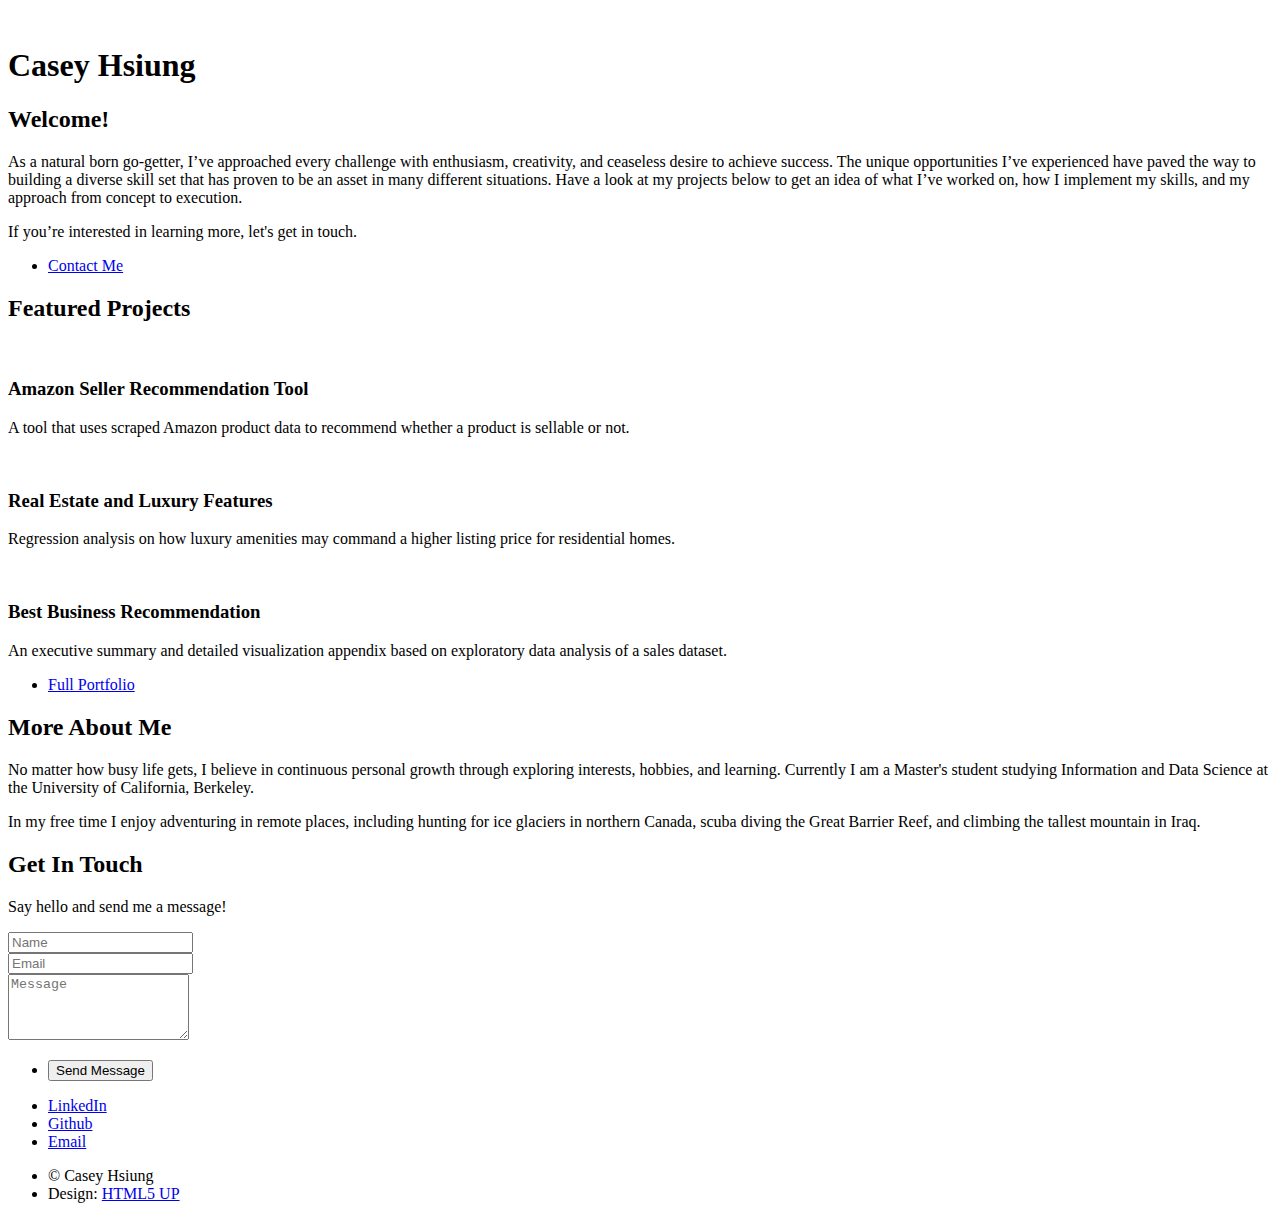
==== Website/index.html @ eea96589 "updates" ====
<!DOCTYPE HTML>
<!--
	Strata by HTML5 UP
	html5up.net | @ajlkn
	Free for personal and commercial use under the CCA 3.0 license (html5up.net/license)
-->
<html>
	<head>
		<title>Casey Hsiung's Portfolio</title>
		<meta charset="utf-8" />
		<meta name="viewport" content="width=device-width, initial-scale=1, user-scalable=no" />
		<link rel="stylesheet" href="assets/css/main.css" />
	</head>
	<body class="is-preload">

		<!-- Header -->
			<header id="header">
				<div class="inner">
					<a href="#" class="image avatar"><img src="images/IMG_3138.jpeg" alt="" /></a>
					<h1><strong>Casey Hsiung</strong></h1>
				</div>
			</header>

		<!-- Main -->
			<div id="main">

				<!-- One -->
					<section id="one">
						<header class="major">
							<h2>Welcome!</h2>
						</header>
						<p>As a natural born go-getter, I’ve approached every challenge with enthusiasm, creativity, and ceaseless desire to achieve success. The unique opportunities I’ve experienced have paved the way to building a diverse skill set that has proven to be an asset in many different situations. Have a look at my projects below to get an idea of what I’ve worked on, how I implement my skills, and my approach from concept to execution. </p>
							<p>If you’re interested in learning more, let's get in touch.
						</p>
						<ul class="actions">
							<li><a href="#four" class="button scrolly">Contact Me</a></li>
						</ul>
					</section>

				<!-- Two -->
					<section id="two">
						<h2>Featured Projects</h2>
						<div class="row">
							<article class="col-6 col-12-xsmall work-item">
								<a href="https://github.com/hsiungc/amazon_recommendation_tool" target="_blank" class="image fit thumb"><img src="images/thumbs/amaz_tool.png" alt="" /></a>
								<h3>Amazon Seller Recommendation Tool</h3>
								<p>A tool that uses scraped Amazon product data to recommend whether a product is sellable or not.</p>
							</article>
							<article class="col-6 col-12-xsmall work-item">
								<a href="https://github.com/hsiungc/real_estate_regression" target="_blank" class="image fit thumb"><img src="images/thumbs/real_estate_feat.png" alt="" /></a>
								<h3>Real Estate and Luxury Features</h3>
								<p>Regression analysis on how luxury amenities may command a higher listing price for residential homes.</p>
							</article>
							<article class="col-6 col-12-xsmall work-item">
								<a href="https://github.com/hsiungc/best_business_recommendation" target="_blank" class="image fit thumb"><img src="images/thumbs/best_rec.png" alt="" /></a>
								<h3>Best Business Recommendation</h3>
								<p>An executive summary and detailed visualization appendix based on exploratory data analysis of a sales dataset.</p>
							</article>
						</div>
						<ul class="actions">
							<li><a href="https://github.com/hsiungc" target="_blank" class="button">Full Portfolio</a></li>
						</ul>
					</section>

				<!-- Three -->
					<section id="three">
						<h2>More About Me</h2>
						<p>No matter how busy life gets, I believe in continuous personal growth through exploring interests, hobbies, and learning.
						Currently I am a Master's student studying Information and Data Science at the University of California, Berkeley.</p>
						<p>In my free time I enjoy adventuring in remote places, including hunting for ice glaciers in northern Canada, scuba diving the Great Barrier Reef, and climbing the tallest mountain in Iraq.<br />
						</p>
					</section>

				<!-- Four -->
					<section id="four">
						<h2>Get In Touch</h2>
						<p>Say hello and send me a message!</p>
						<div class="row">
							<div class="col-20 col-12-small">
								<form action="https://getform.io/f/b7a82bd8-c29d-41dc-8c23-ffd5bcb1b366" method="POST">
									<div class="row gtr-uniform gtr-50">
										<div class="col-6 col-12-xsmall"><input type="text" name="name" id="name" placeholder="Name" /></div>
										<div class="col-6 col-12-xsmall"><input type="email" name="email" id="email" placeholder="Email" /></div>
										<div class="col-12"><textarea name="message" id="message" placeholder="Message" rows="4"></textarea></div>
									</div>
								</form>
								<ul class="actions">
									<li><input type="submit" value="Send Message" /></li>
								</ul>
							</div>
						</div>
					</section>

			</div>

		<!-- Footer -->
			<footer id="footer">
				<div class="inner">
					<ul class="icons">
						<li><a href="https://www.linkedin.com/in/caseyhsiung/" class="icon brands fa-linkedin"><span class="label">LinkedIn</span></a></li>
						<li><a href="https://github.com/hsiungc/caseyhsiung.github.io" class="icon brands fa-github"><span class="label">Github</span></a></li>
						<li><a href="#four" class="icon solid fa-envelope"><span class="label">Email</span></a></li>
					</ul>
					<ul class="copyright">
						<li>&copy; Casey Hsiung</li><li>Design: <a href="http://html5up.net">HTML5 UP</a></li>
					</ul>
				</div>
			</footer>

		<!-- Scripts -->
			<script src="assets/js/jquery.min.js"></script>
			<script src="assets/js/browser.min.js"></script>
			<script src="assets/js/breakpoints.min.js"></script>
			<script src="assets/js/util.js"></script>
			<script src="assets/js/main.js"></script>

	</body>
</html>
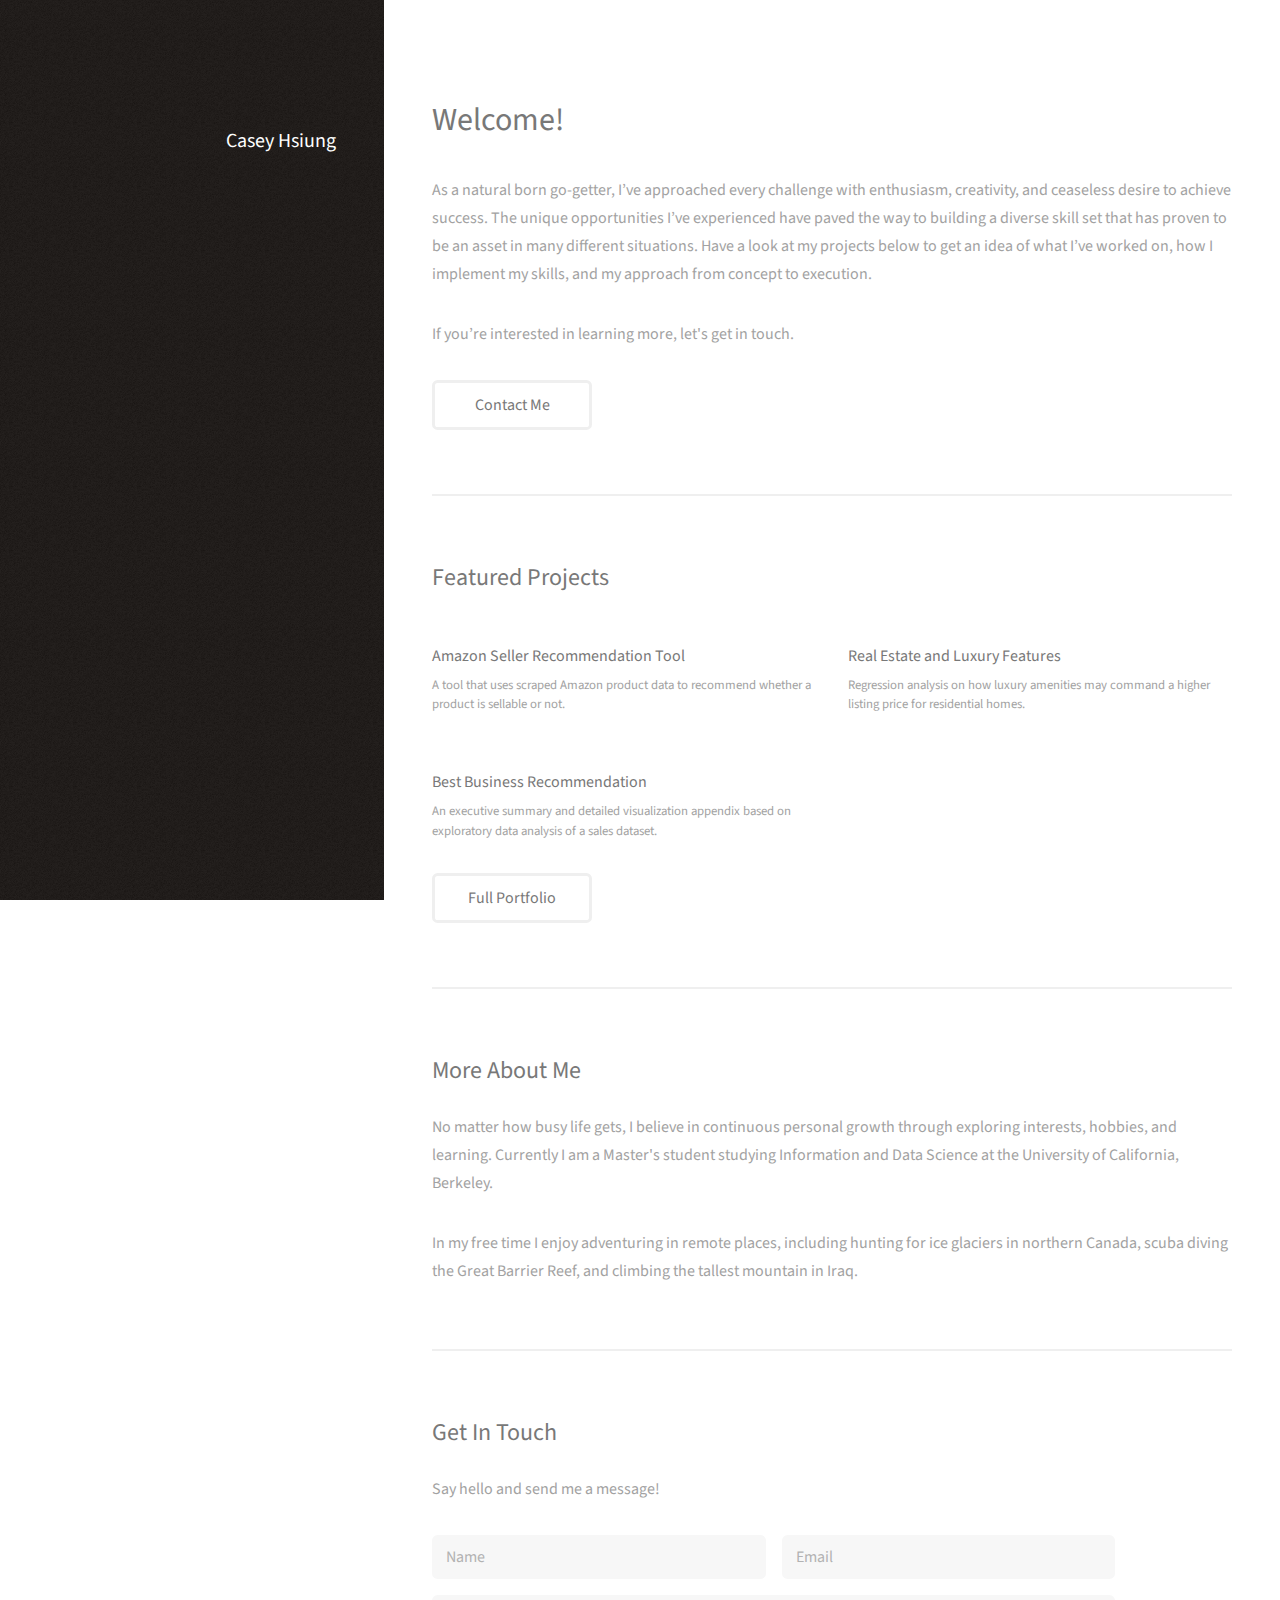
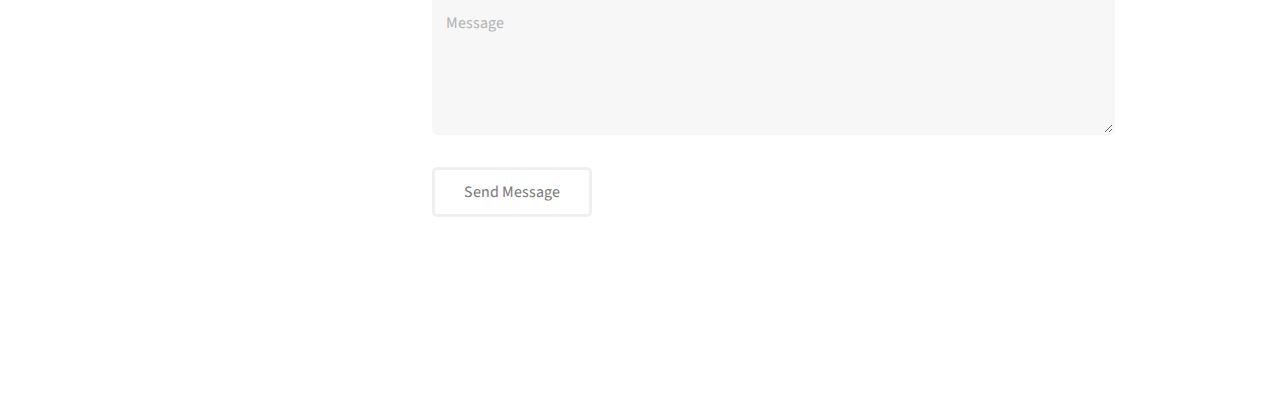
==== commit f20483cd: "more updates" ====
--- a/Website/index.html
+++ b/Website/index.html
@@ -77,10 +77,10 @@
 						<p>Say hello and send me a message!</p>
 						<div class="row">
 							<div class="col-20 col-12-small">
-								<form action="https://getform.io/f/b7a82bd8-c29d-41dc-8c23-ffd5bcb1b366" method="POST">
+								<form action="https://getform.io/f/b7a82bd8-c29d-41dc-8c23-ffd5bcb1b366" method="POST" target="_blank">
 									<div class="row gtr-uniform gtr-50">
-										<div class="col-6 col-12-xsmall"><input type="text" name="name" id="name" placeholder="Name" /></div>
-										<div class="col-6 col-12-xsmall"><input type="email" name="email" id="email" placeholder="Email" /></div>
+										<div class="col-6 col-12-xsmall"><input type="text" name="name" id="name" placeholder="Name"/></div>
+										<div class="col-6 col-12-xsmall"><input type="email" name="email" id="email" placeholder="Email"/></div>
 										<div class="col-12"><textarea name="message" id="message" placeholder="Message" rows="4"></textarea></div>
 									</div>
 								</form>
--- a/Website/assets/css/main.css
+++ b/Website/assets/css/main.css
@@ -0,0 +1,3221 @@
+@import url("fontawesome-all.min.css");
+@import url("https://fonts.googleapis.com/css?family=Source+Sans+Pro:400,400italic");
+
+/*
+	Strata by HTML5 UP
+	html5up.net | @ajlkn
+	Free for personal and commercial use under the CCA 3.0 license (html5up.net/license)
+*/
+
+html, body, div, span, applet, object,
+iframe, h1, h2, h3, h4, h5, h6, p, blockquote,
+pre, a, abbr, acronym, address, big, cite,
+code, del, dfn, em, img, ins, kbd, q, s, samp,
+small, strike, strong, sub, sup, tt, var, b,
+u, i, center, dl, dt, dd, ol, ul, li, fieldset,
+form, label, legend, table, caption, tbody,
+tfoot, thead, tr, th, td, article, aside,
+canvas, details, embed, figure, figcaption,
+footer, header, hgroup, menu, nav, output, ruby,
+section, summary, time, mark, audio, video {
+	margin: 0;
+	padding: 0;
+	border: 0;
+	font-size: 100%;
+	font: inherit;
+	vertical-align: baseline;}
+
+article, aside, details, figcaption, figure,
+footer, header, hgroup, menu, nav, section {
+	display: block;}
+
+body {
+	line-height: 1;
+}
+
+ol, ul {
+	list-style: none;
+}
+
+blockquote, q {
+	quotes: none;
+}
+
+	blockquote:before, blockquote:after, q:before, q:after {
+		content: '';
+		content: none;
+	}
+
+table {
+	border-collapse: collapse;
+	border-spacing: 0;
+}
+
+body {
+	-webkit-text-size-adjust: none;
+}
+
+mark {
+	background-color: transparent;
+	color: inherit;
+}
+
+input::-moz-focus-inner {
+	border: 0;
+	padding: 0;
+}
+
+input, select, textarea {
+	-moz-appearance: none;
+	-webkit-appearance: none;
+	-ms-appearance: none;
+	appearance: none;
+}
+
+/* Basic */
+
+	html {
+		box-sizing: border-box;
+	}
+
+	*, *:before, *:after {
+		box-sizing: inherit;
+	}
+
+	body {
+		background: #fff;
+	}
+
+		body.is-preload *, body.is-preload *:before, body.is-preload *:after {
+			-moz-animation: none !important;
+			-webkit-animation: none !important;
+			-ms-animation: none !important;
+			animation: none !important;
+			-moz-transition: none !important;
+			-webkit-transition: none !important;
+			-ms-transition: none !important;
+			transition: none !important;
+		}
+
+	body, input, select, textarea {
+		color: #a2a2a2;
+		font-family: "Source Sans Pro", Helvetica, sans-serif;
+		font-size: 16pt;
+		font-weight: 400;
+		line-height: 1.75em;
+	}
+
+	a {
+		-moz-transition: color 0.2s ease-in-out, border-color 0.2s ease-in-out;
+		-webkit-transition: color 0.2s ease-in-out, border-color 0.2s ease-in-out;
+		-ms-transition: color 0.2s ease-in-out, border-color 0.2s ease-in-out;
+		transition: color 0.2s ease-in-out, border-color 0.2s ease-in-out;
+		border-bottom: dotted 1px;
+		color: #49bf9d;
+		text-decoration: none;
+	}
+
+		a:hover {
+			border-bottom-color: transparent;
+			color: #49bf9d !important;
+			text-decoration: none;
+		}
+
+	strong, b {
+		color: #787878;
+		font-weight: 400;
+	}
+
+	em, i {
+		font-style: italic;
+	}
+
+	p {
+		margin: 0 0 2em 0;
+	}
+
+	h1, h2, h3, h4, h5, h6 {
+		color: #787878;
+		font-weight: 400;
+		line-height: 1em;
+		margin: 0 0 1em 0;
+	}
+
+		h1 a, h2 a, h3 a, h4 a, h5 a, h6 a {
+			color: inherit;
+			text-decoration: none;
+		}
+
+	h1 {
+		font-size: 2em;
+		line-height: 1.5em;
+	}
+
+	h2 {
+		font-size: 1.5em;
+		line-height: 1.5em;
+	}
+
+	h3 {
+		font-size: 1.25em;
+		line-height: 1.5em;
+	}
+
+	h4 {
+		font-size: 1.1em;
+		line-height: 1.5em;
+	}
+
+	h5 {
+		font-size: 0.9em;
+		line-height: 1.5em;
+	}
+
+	h6 {
+		font-size: 0.7em;
+		line-height: 1.5em;
+	}
+
+	sub {
+		font-size: 0.8em;
+		position: relative;
+		top: 0.5em;
+	}
+
+	sup {
+		font-size: 0.8em;
+		position: relative;
+		top: -0.5em;
+	}
+
+	hr {
+		border: 0;
+		border-bottom: solid 2px #efefef;
+		margin: 2em 0;
+	}
+
+		hr.major {
+			margin: 3em 0;
+		}
+
+	blockquote {
+		border-left: solid 6px #efefef;
+		font-style: italic;
+		margin: 0 0 2em 0;
+		padding: 0.5em 0 0.5em 1.5em;
+	}
+
+	code {
+		background: #f7f7f7;
+		border-radius: 0.35em;
+		border: solid 2px #efefef;
+		font-family: "Courier New", monospace;
+		font-size: 0.9em;
+		margin: 0 0.25em;
+		padding: 0.25em 0.65em;
+	}
+
+	pre {
+		-webkit-overflow-scrolling: touch;
+		font-family: "Courier New", monospace;
+		font-size: 0.9em;
+		margin: 0 0 2em 0;
+	}
+
+		pre code {
+			display: block;
+			line-height: 1.75em;
+			padding: 1em 1.5em;
+			overflow-x: auto;
+		}
+
+	.align-left {
+		text-align: left;
+	}
+
+	.align-center {
+		text-align: center;
+	}
+
+	.align-right {
+		text-align: right;
+	}
+
+/* Container */
+
+	.container {
+		margin: 0 auto;
+		max-width: calc(100% - 4em);
+		width: 100%;
+	}
+
+		.container.xsmall {
+			width: 25%;
+		}
+
+		.container.small {
+			width: 50%;
+		}
+
+		.container.medium {
+			width: 75%;
+		}
+
+		.container.large {
+			width: 125%;
+		}
+
+		.container.xlarge {
+			width: 150%;
+		}
+
+		.container.max {
+			width: 100%;
+		}
+
+		@media screen and (max-width: 980px) {
+
+			.container {
+				width: 100% !important;
+				max-width: 100% !important;
+			}
+
+		}
+
+		@media screen and (max-width: 480px) {
+
+			.container {
+				max-width: calc(100% - 3em);
+			}
+
+		}
+
+/* Row */
+
+	.row {
+		display: flex;
+		flex-wrap: wrap;
+		box-sizing: border-box;
+		align-items: stretch;
+	}
+
+		.row > * {
+			box-sizing: border-box;
+		}
+
+		.row.gtr-uniform > * > :last-child {
+			margin-bottom: 0;
+		}
+
+		.row.aln-left {
+			justify-content: flex-start;
+		}
+
+		.row.aln-center {
+			justify-content: center;
+		}
+
+		.row.aln-right {
+			justify-content: flex-end;
+		}
+
+		.row.aln-top {
+			align-items: flex-start;
+		}
+
+		.row.aln-middle {
+			align-items: center;
+		}
+
+		.row.aln-bottom {
+			align-items: flex-end;
+		}
+
+		.row > .imp {
+			order: -1;
+		}
+
+		.row > .col-1 {
+			width: 8.33333%;
+		}
+
+		.row > .off-1 {
+			margin-left: 8.33333%;
+		}
+
+		.row > .col-2 {
+			width: 16.66667%;
+		}
+
+		.row > .off-2 {
+			margin-left: 16.66667%;
+		}
+
+		.row > .col-3 {
+			width: 25%;
+		}
+
+		.row > .off-3 {
+			margin-left: 25%;
+		}
+
+		.row > .col-4 {
+			width: 33.33333%;
+		}
+
+		.row > .off-4 {
+			margin-left: 33.33333%;
+		}
+
+		.row > .col-5 {
+			width: 41.66667%;
+		}
+
+		.row > .off-5 {
+			margin-left: 41.66667%;
+		}
+
+		.row > .col-6 {
+			width: 50%;
+		}
+
+		.row > .off-6 {
+			margin-left: 50%;
+		}
+
+		.row > .col-7 {
+			width: 58.33333%;
+		}
+
+		.row > .off-7 {
+			margin-left: 58.33333%;
+		}
+
+		.row > .col-8 {
+			width: 66.66667%;
+		}
+
+		.row > .off-8 {
+			margin-left: 66.66667%;
+		}
+
+		.row > .col-9 {
+			width: 75%;
+		}
+
+		.row > .off-9 {
+			margin-left: 75%;
+		}
+
+		.row > .col-10 {
+			width: 83.33333%;
+		}
+
+		.row > .off-10 {
+			margin-left: 83.33333%;
+		}
+
+		.row > .col-11 {
+			width: 91.66667%;
+		}
+
+		.row > .off-11 {
+			margin-left: 91.66667%;
+		}
+
+		.row > .col-12 {
+			width: 100%;
+		}
+
+		.row > .off-12 {
+			margin-left: 100%;
+		}
+
+		.row.gtr-0 {
+			margin-top: 0;
+			margin-left: 0em;
+		}
+
+			.row.gtr-0 > * {
+				padding: 0 0 0 0em;
+			}
+
+			.row.gtr-0.gtr-uniform {
+				margin-top: 0em;
+			}
+
+				.row.gtr-0.gtr-uniform > * {
+					padding-top: 0em;
+				}
+
+		.row.gtr-25 {
+			margin-top: 0;
+			margin-left: -0.625em;
+		}
+
+			.row.gtr-25 > * {
+				padding: 0 0 0 0.625em;
+			}
+
+			.row.gtr-25.gtr-uniform {
+				margin-top: -0.625em;
+			}
+
+				.row.gtr-25.gtr-uniform > * {
+					padding-top: 0.625em;
+				}
+
+		.row.gtr-50 {
+			margin-top: 0;
+			margin-left: -1.25em;
+		}
+
+			.row.gtr-50 > * {
+				padding: 0 0 0 1.25em;
+			}
+
+			.row.gtr-50.gtr-uniform {
+				margin-top: -1.25em;
+			}
+
+				.row.gtr-50.gtr-uniform > * {
+					padding-top: 1.25em;
+				}
+
+		.row {
+			margin-top: 0;
+			margin-left: -2.5em;
+		}
+
+			.row > * {
+				padding: 0 0 0 2.5em;
+			}
+
+			.row.gtr-uniform {
+				margin-top: -2.5em;
+			}
+
+				.row.gtr-uniform > * {
+					padding-top: 2.5em;
+				}
+
+		.row.gtr-150 {
+			margin-top: 0;
+			margin-left: -3.75em;
+		}
+
+			.row.gtr-150 > * {
+				padding: 0 0 0 3.75em;
+			}
+
+			.row.gtr-150.gtr-uniform {
+				margin-top: -3.75em;
+			}
+
+				.row.gtr-150.gtr-uniform > * {
+					padding-top: 3.75em;
+				}
+
+		.row.gtr-200 {
+			margin-top: 0;
+			margin-left: -5em;
+		}
+
+			.row.gtr-200 > * {
+				padding: 0 0 0 5em;
+			}
+
+			.row.gtr-200.gtr-uniform {
+				margin-top: -5em;
+			}
+
+				.row.gtr-200.gtr-uniform > * {
+					padding-top: 5em;
+				}
+
+		@media screen and (max-width: 1800px) {
+
+			.row {
+				display: flex;
+				flex-wrap: wrap;
+				box-sizing: border-box;
+				align-items: stretch;
+			}
+
+				.row > * {
+					box-sizing: border-box;
+				}
+
+				.row.gtr-uniform > * > :last-child {
+					margin-bottom: 0;
+				}
+
+				.row.aln-left {
+					justify-content: flex-start;
+				}
+
+				.row.aln-center {
+					justify-content: center;
+				}
+
+				.row.aln-right {
+					justify-content: flex-end;
+				}
+
+				.row.aln-top {
+					align-items: flex-start;
+				}
+
+				.row.aln-middle {
+					align-items: center;
+				}
+
+				.row.aln-bottom {
+					align-items: flex-end;
+				}
+
+				.row > .imp-xlarge {
+					order: -1;
+				}
+
+				.row > .col-1-xlarge {
+					width: 8.33333%;
+				}
+
+				.row > .off-1-xlarge {
+					margin-left: 8.33333%;
+				}
+
+				.row > .col-2-xlarge {
+					width: 16.66667%;
+				}
+
+				.row > .off-2-xlarge {
+					margin-left: 16.66667%;
+				}
+
+				.row > .col-3-xlarge {
+					width: 25%;
+				}
+
+				.row > .off-3-xlarge {
+					margin-left: 25%;
+				}
+
+				.row > .col-4-xlarge {
+					width: 33.33333%;
+				}
+
+				.row > .off-4-xlarge {
+					margin-left: 33.33333%;
+				}
+
+				.row > .col-5-xlarge {
+					width: 41.66667%;
+				}
+
+				.row > .off-5-xlarge {
+					margin-left: 41.66667%;
+				}
+
+				.row > .col-6-xlarge {
+					width: 50%;
+				}
+
+				.row > .off-6-xlarge {
+					margin-left: 50%;
+				}
+
+				.row > .col-7-xlarge {
+					width: 58.33333%;
+				}
+
+				.row > .off-7-xlarge {
+					margin-left: 58.33333%;
+				}
+
+				.row > .col-8-xlarge {
+					width: 66.66667%;
+				}
+
+				.row > .off-8-xlarge {
+					margin-left: 66.66667%;
+				}
+
+				.row > .col-9-xlarge {
+					width: 75%;
+				}
+
+				.row > .off-9-xlarge {
+					margin-left: 75%;
+				}
+
+				.row > .col-10-xlarge {
+					width: 83.33333%;
+				}
+
+				.row > .off-10-xlarge {
+					margin-left: 83.33333%;
+				}
+
+				.row > .col-11-xlarge {
+					width: 91.66667%;
+				}
+
+				.row > .off-11-xlarge {
+					margin-left: 91.66667%;
+				}
+
+				.row > .col-12-xlarge {
+					width: 100%;
+				}
+
+				.row > .off-12-xlarge {
+					margin-left: 100%;
+				}
+
+				.row.gtr-0 {
+					margin-top: 0;
+					margin-left: 0em;
+				}
+
+					.row.gtr-0 > * {
+						padding: 0 0 0 0em;
+					}
+
+					.row.gtr-0.gtr-uniform {
+						margin-top: 0em;
+					}
+
+						.row.gtr-0.gtr-uniform > * {
+							padding-top: 0em;
+						}
+
+				.row.gtr-25 {
+					margin-top: 0;
+					margin-left: -0.625em;
+				}
+
+					.row.gtr-25 > * {
+						padding: 0 0 0 0.625em;
+					}
+
+					.row.gtr-25.gtr-uniform {
+						margin-top: -0.625em;
+					}
+
+						.row.gtr-25.gtr-uniform > * {
+							padding-top: 0.625em;
+						}
+
+				.row.gtr-50 {
+					margin-top: 0;
+					margin-left: -1.25em;
+				}
+
+					.row.gtr-50 > * {
+						padding: 0 0 0 1.25em;
+					}
+
+					.row.gtr-50.gtr-uniform {
+						margin-top: -1.25em;
+					}
+
+						.row.gtr-50.gtr-uniform > * {
+							padding-top: 1.25em;
+						}
+
+				.row {
+					margin-top: 0;
+					margin-left: -2.5em;
+				}
+
+					.row > * {
+						padding: 0 0 0 2.5em;
+					}
+
+					.row.gtr-uniform {
+						margin-top: -2.5em;
+					}
+
+						.row.gtr-uniform > * {
+							padding-top: 2.5em;
+						}
+
+				.row.gtr-150 {
+					margin-top: 0;
+					margin-left: -3.75em;
+				}
+
+					.row.gtr-150 > * {
+						padding: 0 0 0 3.75em;
+					}
+
+					.row.gtr-150.gtr-uniform {
+						margin-top: -3.75em;
+					}
+
+						.row.gtr-150.gtr-uniform > * {
+							padding-top: 3.75em;
+						}
+
+				.row.gtr-200 {
+					margin-top: 0;
+					margin-left: -5em;
+				}
+
+					.row.gtr-200 > * {
+						padding: 0 0 0 5em;
+					}
+
+					.row.gtr-200.gtr-uniform {
+						margin-top: -5em;
+					}
+
+						.row.gtr-200.gtr-uniform > * {
+							padding-top: 5em;
+						}
+
+		}
+
+		@media screen and (max-width: 1280px) {
+
+			.row {
+				display: flex;
+				flex-wrap: wrap;
+				box-sizing: border-box;
+				align-items: stretch;
+			}
+
+				.row > * {
+					box-sizing: border-box;
+				}
+
+				.row.gtr-uniform > * > :last-child {
+					margin-bottom: 0;
+				}
+
+				.row.aln-left {
+					justify-content: flex-start;
+				}
+
+				.row.aln-center {
+					justify-content: center;
+				}
+
+				.row.aln-right {
+					justify-content: flex-end;
+				}
+
+				.row.aln-top {
+					align-items: flex-start;
+				}
+
+				.row.aln-middle {
+					align-items: center;
+				}
+
+				.row.aln-bottom {
+					align-items: flex-end;
+				}
+
+				.row > .imp-large {
+					order: -1;
+				}
+
+				.row > .col-1-large {
+					width: 8.33333%;
+				}
+
+				.row > .off-1-large {
+					margin-left: 8.33333%;
+				}
+
+				.row > .col-2-large {
+					width: 16.66667%;
+				}
+
+				.row > .off-2-large {
+					margin-left: 16.66667%;
+				}
+
+				.row > .col-3-large {
+					width: 25%;
+				}
+
+				.row > .off-3-large {
+					margin-left: 25%;
+				}
+
+				.row > .col-4-large {
+					width: 33.33333%;
+				}
+
+				.row > .off-4-large {
+					margin-left: 33.33333%;
+				}
+
+				.row > .col-5-large {
+					width: 41.66667%;
+				}
+
+				.row > .off-5-large {
+					margin-left: 41.66667%;
+				}
+
+				.row > .col-6-large {
+					width: 50%;
+				}
+
+				.row > .off-6-large {
+					margin-left: 50%;
+				}
+
+				.row > .col-7-large {
+					width: 58.33333%;
+				}
+
+				.row > .off-7-large {
+					margin-left: 58.33333%;
+				}
+
+				.row > .col-8-large {
+					width: 66.66667%;
+				}
+
+				.row > .off-8-large {
+					margin-left: 66.66667%;
+				}
+
+				.row > .col-9-large {
+					width: 75%;
+				}
+
+				.row > .off-9-large {
+					margin-left: 75%;
+				}
+
+				.row > .col-10-large {
+					width: 83.33333%;
+				}
+
+				.row > .off-10-large {
+					margin-left: 83.33333%;
+				}
+
+				.row > .col-11-large {
+					width: 91.66667%;
+				}
+
+				.row > .off-11-large {
+					margin-left: 91.66667%;
+				}
+
+				.row > .col-12-large {
+					width: 100%;
+				}
+
+				.row > .off-12-large {
+					margin-left: 100%;
+				}
+
+				.row.gtr-0 {
+					margin-top: 0;
+					margin-left: 0em;
+				}
+
+					.row.gtr-0 > * {
+						padding: 0 0 0 0em;
+					}
+
+					.row.gtr-0.gtr-uniform {
+						margin-top: 0em;
+					}
+
+						.row.gtr-0.gtr-uniform > * {
+							padding-top: 0em;
+						}
+
+				.row.gtr-25 {
+					margin-top: 0;
+					margin-left: -0.5em;
+				}
+
+					.row.gtr-25 > * {
+						padding: 0 0 0 0.5em;
+					}
+
+					.row.gtr-25.gtr-uniform {
+						margin-top: -0.5em;
+					}
+
+						.row.gtr-25.gtr-uniform > * {
+							padding-top: 0.5em;
+						}
+
+				.row.gtr-50 {
+					margin-top: 0;
+					margin-left: -1em;
+				}
+
+					.row.gtr-50 > * {
+						padding: 0 0 0 1em;
+					}
+
+					.row.gtr-50.gtr-uniform {
+						margin-top: -1em;
+					}
+
+						.row.gtr-50.gtr-uniform > * {
+							padding-top: 1em;
+						}
+
+				.row {
+					margin-top: 0;
+					margin-left: -2em;
+				}
+
+					.row > * {
+						padding: 0 0 0 2em;
+					}
+
+					.row.gtr-uniform {
+						margin-top: -2em;
+					}
+
+						.row.gtr-uniform > * {
+							padding-top: 2em;
+						}
+
+				.row.gtr-150 {
+					margin-top: 0;
+					margin-left: -3em;
+				}
+
+					.row.gtr-150 > * {
+						padding: 0 0 0 3em;
+					}
+
+					.row.gtr-150.gtr-uniform {
+						margin-top: -3em;
+					}
+
+						.row.gtr-150.gtr-uniform > * {
+							padding-top: 3em;
+						}
+
+				.row.gtr-200 {
+					margin-top: 0;
+					margin-left: -4em;
+				}
+
+					.row.gtr-200 > * {
+						padding: 0 0 0 4em;
+					}
+
+					.row.gtr-200.gtr-uniform {
+						margin-top: -4em;
+					}
+
+						.row.gtr-200.gtr-uniform > * {
+							padding-top: 4em;
+						}
+
+		}
+
+		@media screen and (max-width: 980px) {
+
+			.row {
+				display: flex;
+				flex-wrap: wrap;
+				box-sizing: border-box;
+				align-items: stretch;
+			}
+
+				.row > * {
+					box-sizing: border-box;
+				}
+
+				.row.gtr-uniform > * > :last-child {
+					margin-bottom: 0;
+				}
+
+				.row.aln-left {
+					justify-content: flex-start;
+				}
+
+				.row.aln-center {
+					justify-content: center;
+				}
+
+				.row.aln-right {
+					justify-content: flex-end;
+				}
+
+				.row.aln-top {
+					align-items: flex-start;
+				}
+
+				.row.aln-middle {
+					align-items: center;
+				}
+
+				.row.aln-bottom {
+					align-items: flex-end;
+				}
+
+				.row > .imp-medium {
+					order: -1;
+				}
+
+				.row > .col-1-medium {
+					width: 8.33333%;
+				}
+
+				.row > .off-1-medium {
+					margin-left: 8.33333%;
+				}
+
+				.row > .col-2-medium {
+					width: 16.66667%;
+				}
+
+				.row > .off-2-medium {
+					margin-left: 16.66667%;
+				}
+
+				.row > .col-3-medium {
+					width: 25%;
+				}
+
+				.row > .off-3-medium {
+					margin-left: 25%;
+				}
+
+				.row > .col-4-medium {
+					width: 33.33333%;
+				}
+
+				.row > .off-4-medium {
+					margin-left: 33.33333%;
+				}
+
+				.row > .col-5-medium {
+					width: 41.66667%;
+				}
+
+				.row > .off-5-medium {
+					margin-left: 41.66667%;
+				}
+
+				.row > .col-6-medium {
+					width: 50%;
+				}
+
+				.row > .off-6-medium {
+					margin-left: 50%;
+				}
+
+				.row > .col-7-medium {
+					width: 58.33333%;
+				}
+
+				.row > .off-7-medium {
+					margin-left: 58.33333%;
+				}
+
+				.row > .col-8-medium {
+					width: 66.66667%;
+				}
+
+				.row > .off-8-medium {
+					margin-left: 66.66667%;
+				}
+
+				.row > .col-9-medium {
+					width: 75%;
+				}
+
+				.row > .off-9-medium {
+					margin-left: 75%;
+				}
+
+				.row > .col-10-medium {
+					width: 83.33333%;
+				}
+
+				.row > .off-10-medium {
+					margin-left: 83.33333%;
+				}
+
+				.row > .col-11-medium {
+					width: 91.66667%;
+				}
+
+				.row > .off-11-medium {
+					margin-left: 91.66667%;
+				}
+
+				.row > .col-12-medium {
+					width: 100%;
+				}
+
+				.row > .off-12-medium {
+					margin-left: 100%;
+				}
+
+				.row.gtr-0 {
+					margin-top: 0;
+					margin-left: 0em;
+				}
+
+					.row.gtr-0 > * {
+						padding: 0 0 0 0em;
+					}
+
+					.row.gtr-0.gtr-uniform {
+						margin-top: 0em;
+					}
+
+						.row.gtr-0.gtr-uniform > * {
+							padding-top: 0em;
+						}
+
+				.row.gtr-25 {
+					margin-top: 0;
+					margin-left: -0.5em;
+				}
+
+					.row.gtr-25 > * {
+						padding: 0 0 0 0.5em;
+					}
+
+					.row.gtr-25.gtr-uniform {
+						margin-top: -0.5em;
+					}
+
+						.row.gtr-25.gtr-uniform > * {
+							padding-top: 0.5em;
+						}
+
+				.row.gtr-50 {
+					margin-top: 0;
+					margin-left: -1em;
+				}
+
+					.row.gtr-50 > * {
+						padding: 0 0 0 1em;
+					}
+
+					.row.gtr-50.gtr-uniform {
+						margin-top: -1em;
+					}
+
+						.row.gtr-50.gtr-uniform > * {
+							padding-top: 1em;
+						}
+
+				.row {
+					margin-top: 0;
+					margin-left: -2em;
+				}
+
+					.row > * {
+						padding: 0 0 0 2em;
+					}
+
+					.row.gtr-uniform {
+						margin-top: -2em;
+					}
+
+						.row.gtr-uniform > * {
+							padding-top: 2em;
+						}
+
+				.row.gtr-150 {
+					margin-top: 0;
+					margin-left: -3em;
+				}
+
+					.row.gtr-150 > * {
+						padding: 0 0 0 3em;
+					}
+
+					.row.gtr-150.gtr-uniform {
+						margin-top: -3em;
+					}
+
+						.row.gtr-150.gtr-uniform > * {
+							padding-top: 3em;
+						}
+
+				.row.gtr-200 {
+					margin-top: 0;
+					margin-left: -4em;
+				}
+
+					.row.gtr-200 > * {
+						padding: 0 0 0 4em;
+					}
+
+					.row.gtr-200.gtr-uniform {
+						margin-top: -4em;
+					}
+
+						.row.gtr-200.gtr-uniform > * {
+							padding-top: 4em;
+						}
+
+		}
+
+		@media screen and (max-width: 736px) {
+
+			.row {
+				display: flex;
+				flex-wrap: wrap;
+				box-sizing: border-box;
+				align-items: stretch;
+			}
+
+				.row > * {
+					box-sizing: border-box;
+				}
+
+				.row.gtr-uniform > * > :last-child {
+					margin-bottom: 0;
+				}
+
+				.row.aln-left {
+					justify-content: flex-start;
+				}
+
+				.row.aln-center {
+					justify-content: center;
+				}
+
+				.row.aln-right {
+					justify-content: flex-end;
+				}
+
+				.row.aln-top {
+					align-items: flex-start;
+				}
+
+				.row.aln-middle {
+					align-items: center;
+				}
+
+				.row.aln-bottom {
+					align-items: flex-end;
+				}
+
+				.row > .imp-small {
+					order: -1;
+				}
+
+				.row > .col-1-small {
+					width: 8.33333%;
+				}
+
+				.row > .off-1-small {
+					margin-left: 8.33333%;
+				}
+
+				.row > .col-2-small {
+					width: 16.66667%;
+				}
+
+				.row > .off-2-small {
+					margin-left: 16.66667%;
+				}
+
+				.row > .col-3-small {
+					width: 25%;
+				}
+
+				.row > .off-3-small {
+					margin-left: 25%;
+				}
+
+				.row > .col-4-small {
+					width: 33.33333%;
+				}
+
+				.row > .off-4-small {
+					margin-left: 33.33333%;
+				}
+
+				.row > .col-5-small {
+					width: 41.66667%;
+				}
+
+				.row > .off-5-small {
+					margin-left: 41.66667%;
+				}
+
+				.row > .col-6-small {
+					width: 50%;
+				}
+
+				.row > .off-6-small {
+					margin-left: 50%;
+				}
+
+				.row > .col-7-small {
+					width: 58.33333%;
+				}
+
+				.row > .off-7-small {
+					margin-left: 58.33333%;
+				}
+
+				.row > .col-8-small {
+					width: 66.66667%;
+				}
+
+				.row > .off-8-small {
+					margin-left: 66.66667%;
+				}
+
+				.row > .col-9-small {
+					width: 75%;
+				}
+
+				.row > .off-9-small {
+					margin-left: 75%;
+				}
+
+				.row > .col-10-small {
+					width: 83.33333%;
+				}
+
+				.row > .off-10-small {
+					margin-left: 83.33333%;
+				}
+
+				.row > .col-11-small {
+					width: 91.66667%;
+				}
+
+				.row > .off-11-small {
+					margin-left: 91.66667%;
+				}
+
+				.row > .col-12-small {
+					width: 100%;
+				}
+
+				.row > .off-12-small {
+					margin-left: 100%;
+				}
+
+				.row.gtr-0 {
+					margin-top: 0;
+					margin-left: 0em;
+				}
+
+					.row.gtr-0 > * {
+						padding: 0 0 0 0em;
+					}
+
+					.row.gtr-0.gtr-uniform {
+						margin-top: 0em;
+					}
+
+						.row.gtr-0.gtr-uniform > * {
+							padding-top: 0em;
+						}
+
+				.row.gtr-25 {
+					margin-top: 0;
+					margin-left: -0.375em;
+				}
+
+					.row.gtr-25 > * {
+						padding: 0 0 0 0.375em;
+					}
+
+					.row.gtr-25.gtr-uniform {
+						margin-top: -0.375em;
+					}
+
+						.row.gtr-25.gtr-uniform > * {
+							padding-top: 0.375em;
+						}
+
+				.row.gtr-50 {
+					margin-top: 0;
+					margin-left: -0.75em;
+				}
+
+					.row.gtr-50 > * {
+						padding: 0 0 0 0.75em;
+					}
+
+					.row.gtr-50.gtr-uniform {
+						margin-top: -0.75em;
+					}
+
+						.row.gtr-50.gtr-uniform > * {
+							padding-top: 0.75em;
+						}
+
+				.row {
+					margin-top: 0;
+					margin-left: -1.5em;
+				}
+
+					.row > * {
+						padding: 0 0 0 1.5em;
+					}
+
+					.row.gtr-uniform {
+						margin-top: -1.5em;
+					}
+
+						.row.gtr-uniform > * {
+							padding-top: 1.5em;
+						}
+
+				.row.gtr-150 {
+					margin-top: 0;
+					margin-left: -2.25em;
+				}
+
+					.row.gtr-150 > * {
+						padding: 0 0 0 2.25em;
+					}
+
+					.row.gtr-150.gtr-uniform {
+						margin-top: -2.25em;
+					}
+
+						.row.gtr-150.gtr-uniform > * {
+							padding-top: 2.25em;
+						}
+
+				.row.gtr-200 {
+					margin-top: 0;
+					margin-left: -3em;
+				}
+
+					.row.gtr-200 > * {
+						padding: 0 0 0 3em;
+					}
+
+					.row.gtr-200.gtr-uniform {
+						margin-top: -3em;
+					}
+
+						.row.gtr-200.gtr-uniform > * {
+							padding-top: 3em;
+						}
+
+		}
+
+		@media screen and (max-width: 480px) {
+
+			.row {
+				display: flex;
+				flex-wrap: wrap;
+				box-sizing: border-box;
+				align-items: stretch;
+			}
+
+				.row > * {
+					box-sizing: border-box;
+				}
+
+				.row.gtr-uniform > * > :last-child {
+					margin-bottom: 0;
+				}
+
+				.row.aln-left {
+					justify-content: flex-start;
+				}
+
+				.row.aln-center {
+					justify-content: center;
+				}
+
+				.row.aln-right {
+					justify-content: flex-end;
+				}
+
+				.row.aln-top {
+					align-items: flex-start;
+				}
+
+				.row.aln-middle {
+					align-items: center;
+				}
+
+				.row.aln-bottom {
+					align-items: flex-end;
+				}
+
+				.row > .imp-xsmall {
+					order: -1;
+				}
+
+				.row > .col-1-xsmall {
+					width: 8.33333%;
+				}
+
+				.row > .off-1-xsmall {
+					margin-left: 8.33333%;
+				}
+
+				.row > .col-2-xsmall {
+					width: 16.66667%;
+				}
+
+				.row > .off-2-xsmall {
+					margin-left: 16.66667%;
+				}
+
+				.row > .col-3-xsmall {
+					width: 25%;
+				}
+
+				.row > .off-3-xsmall {
+					margin-left: 25%;
+				}
+
+				.row > .col-4-xsmall {
+					width: 33.33333%;
+				}
+
+				.row > .off-4-xsmall {
+					margin-left: 33.33333%;
+				}
+
+				.row > .col-5-xsmall {
+					width: 41.66667%;
+				}
+
+				.row > .off-5-xsmall {
+					margin-left: 41.66667%;
+				}
+
+				.row > .col-6-xsmall {
+					width: 50%;
+				}
+
+				.row > .off-6-xsmall {
+					margin-left: 50%;
+				}
+
+				.row > .col-7-xsmall {
+					width: 58.33333%;
+				}
+
+				.row > .off-7-xsmall {
+					margin-left: 58.33333%;
+				}
+
+				.row > .col-8-xsmall {
+					width: 66.66667%;
+				}
+
+				.row > .off-8-xsmall {
+					margin-left: 66.66667%;
+				}
+
+				.row > .col-9-xsmall {
+					width: 75%;
+				}
+
+				.row > .off-9-xsmall {
+					margin-left: 75%;
+				}
+
+				.row > .col-10-xsmall {
+					width: 83.33333%;
+				}
+
+				.row > .off-10-xsmall {
+					margin-left: 83.33333%;
+				}
+
+				.row > .col-11-xsmall {
+					width: 91.66667%;
+				}
+
+				.row > .off-11-xsmall {
+					margin-left: 91.66667%;
+				}
+
+				.row > .col-12-xsmall {
+					width: 100%;
+				}
+
+				.row > .off-12-xsmall {
+					margin-left: 100%;
+				}
+
+				.row.gtr-0 {
+					margin-top: 0;
+					margin-left: 0em;
+				}
+
+					.row.gtr-0 > * {
+						padding: 0 0 0 0em;
+					}
+
+					.row.gtr-0.gtr-uniform {
+						margin-top: 0em;
+					}
+
+						.row.gtr-0.gtr-uniform > * {
+							padding-top: 0em;
+						}
+
+				.row.gtr-25 {
+					margin-top: 0;
+					margin-left: -0.375em;
+				}
+
+					.row.gtr-25 > * {
+						padding: 0 0 0 0.375em;
+					}
+
+					.row.gtr-25.gtr-uniform {
+						margin-top: -0.375em;
+					}
+
+						.row.gtr-25.gtr-uniform > * {
+							padding-top: 0.375em;
+						}
+
+				.row.gtr-50 {
+					margin-top: 0;
+					margin-left: -0.75em;
+				}
+
+					.row.gtr-50 > * {
+						padding: 0 0 0 0.75em;
+					}
+
+					.row.gtr-50.gtr-uniform {
+						margin-top: -0.75em;
+					}
+
+						.row.gtr-50.gtr-uniform > * {
+							padding-top: 0.75em;
+						}
+
+				.row {
+					margin-top: 0;
+					margin-left: -1.5em;
+				}
+
+					.row > * {
+						padding: 0 0 0 1.5em;
+					}
+
+					.row.gtr-uniform {
+						margin-top: -1.5em;
+					}
+
+						.row.gtr-uniform > * {
+							padding-top: 1.5em;
+						}
+
+				.row.gtr-150 {
+					margin-top: 0;
+					margin-left: -2.25em;
+				}
+
+					.row.gtr-150 > * {
+						padding: 0 0 0 2.25em;
+					}
+
+					.row.gtr-150.gtr-uniform {
+						margin-top: -2.25em;
+					}
+
+						.row.gtr-150.gtr-uniform > * {
+							padding-top: 2.25em;
+						}
+
+				.row.gtr-200 {
+					margin-top: 0;
+					margin-left: -3em;
+				}
+
+					.row.gtr-200 > * {
+						padding: 0 0 0 3em;
+					}
+
+					.row.gtr-200.gtr-uniform {
+						margin-top: -3em;
+					}
+
+						.row.gtr-200.gtr-uniform > * {
+							padding-top: 3em;
+						}
+
+		}
+
+/* Section/Article */
+
+	section.special, article.special {
+		text-align: center;
+	}
+
+	header p {
+		color: #b2b2b2;
+		position: relative;
+		margin: 0 0 1.5em 0;
+	}
+
+	header h2 + p {
+		font-size: 1.25em;
+		margin-top: -1em;
+		line-height: 1.5em;
+	}
+
+	header h3 + p {
+		font-size: 1.1em;
+		margin-top: -0.8em;
+		line-height: 1.5em;
+	}
+
+	header h4 + p,
+	header h5 + p,
+	header h6 + p {
+		font-size: 0.9em;
+		margin-top: -0.6em;
+		line-height: 1.5em;
+	}
+
+	header.major h2 {
+		font-size: 2em;
+	}
+
+/* Form */
+
+	form {
+		margin: 0 0 2em 0;
+	}
+
+	label {
+		color: #787878;
+		display: block;
+		font-size: 0.9em;
+		font-weight: 400;
+		margin: 0 0 1em 0;
+	}
+
+	input[type="text"],
+	input[type="password"],
+	input[type="email"],
+	select,
+	textarea {
+		-moz-appearance: none;
+		-webkit-appearance: none;
+		-ms-appearance: none;
+		appearance: none;
+		background: #f7f7f7;
+		border-radius: 0.35em;
+		border: solid 2px transparent;
+		color: inherit;
+		display: block;
+		outline: 0;
+		padding: 0 0.75em;
+		text-decoration: none;
+		width: 100%;
+	}
+
+		input[type="text"]:invalid,
+		input[type="password"]:invalid,
+		input[type="email"]:invalid,
+		select:invalid,
+		textarea:invalid {
+			box-shadow: none;
+		}
+
+		input[type="text"]:focus,
+		input[type="password"]:focus,
+		input[type="email"]:focus,
+		select:focus,
+		textarea:focus {
+			border-color: #49bf9d;
+		}
+
+	select {
+		background-image: url("data:image/svg+xml;charset=utf8,%3Csvg xmlns='http://www.w3.org/2000/svg' width='40' height='40' preserveAspectRatio='none' viewBox='0 0 40 40'%3E%3Cpath d='M9.4,12.3l10.4,10.4l10.4-10.4c0.2-0.2,0.5-0.4,0.9-0.4c0.3,0,0.6,0.1,0.9,0.4l3.3,3.3c0.2,0.2,0.4,0.5,0.4,0.9 c0,0.4-0.1,0.6-0.4,0.9L20.7,31.9c-0.2,0.2-0.5,0.4-0.9,0.4c-0.3,0-0.6-0.1-0.9-0.4L4.3,17.3c-0.2-0.2-0.4-0.5-0.4-0.9 c0-0.4,0.1-0.6,0.4-0.9l3.3-3.3c0.2-0.2,0.5-0.4,0.9-0.4S9.1,12.1,9.4,12.3z' fill='%23dfdfdf' /%3E%3C/svg%3E");
+		background-size: 1.25rem;
+		background-repeat: no-repeat;
+		background-position: calc(100% - 1rem) center;
+		height: 2.75em;
+		padding-right: 2.75em;
+		text-overflow: ellipsis;
+	}
+
+		select option {
+			color: #787878;
+			background: #fff;
+		}
+
+		select:focus::-ms-value {
+			background-color: transparent;
+		}
+
+		select::-ms-expand {
+			display: none;
+		}
+
+	input[type="text"],
+	input[type="password"],
+	input[type="email"],
+	select {
+		height: 2.75em;
+	}
+
+	textarea {
+		padding: 0.75em;
+	}
+
+	input[type="checkbox"],
+	input[type="radio"] {
+		-moz-appearance: none;
+		-webkit-appearance: none;
+		-ms-appearance: none;
+		appearance: none;
+		display: block;
+		float: left;
+		margin-right: -2em;
+		opacity: 0;
+		width: 1em;
+		z-index: -1;
+	}
+
+		input[type="checkbox"] + label,
+		input[type="radio"] + label {
+			text-decoration: none;
+			color: #a2a2a2;
+			cursor: pointer;
+			display: inline-block;
+			font-size: 1em;
+			font-weight: 400;
+			padding-left: 2.4em;
+			padding-right: 0.75em;
+			position: relative;
+		}
+
+			input[type="checkbox"] + label:before,
+			input[type="radio"] + label:before {
+				-moz-osx-font-smoothing: grayscale;
+				-webkit-font-smoothing: antialiased;
+				display: inline-block;
+				font-style: normal;
+				font-variant: normal;
+				text-rendering: auto;
+				line-height: 1;
+				text-transform: none !important;
+				font-family: 'Font Awesome 5 Free';
+				font-weight: 900;
+			}
+
+			input[type="checkbox"] + label:before,
+			input[type="radio"] + label:before {
+				background: #f7f7f7;
+				border-radius: 0.35em;
+				border: solid 2px transparent;
+				content: '';
+				display: inline-block;
+				font-size: 0.8em;
+				height: 2.0625em;
+				left: 0;
+				line-height: 1.85625em;
+				position: absolute;
+				text-align: center;
+				top: 0;
+				width: 2.0625em;
+			}
+
+		input[type="checkbox"]:checked + label:before,
+		input[type="radio"]:checked + label:before {
+			background: #787878;
+			border-color: #787878;
+			color: #fff;
+			content: '\f00c';
+		}
+
+		input[type="checkbox"]:focus + label:before,
+		input[type="radio"]:focus + label:before {
+			border-color: #49bf9d;
+		}
+
+	input[type="checkbox"] + label:before {
+		border-radius: 0.35em;
+	}
+
+	input[type="radio"] + label:before {
+		border-radius: 100%;
+	}
+
+	::-webkit-input-placeholder {
+		color: #b2b2b2 !important;
+		opacity: 1.0;
+	}
+
+	:-moz-placeholder {
+		color: #b2b2b2 !important;
+		opacity: 1.0;
+	}
+
+	::-moz-placeholder {
+		color: #b2b2b2 !important;
+		opacity: 1.0;
+	}
+
+	:-ms-input-placeholder {
+		color: #b2b2b2 !important;
+		opacity: 1.0;
+	}
+
+/* Box */
+
+	.box {
+		border-radius: 0.35em;
+		border: solid 2px #efefef;
+		margin-bottom: 2em;
+		padding: 1.5em;
+	}
+
+		.box > :last-child,
+		.box > :last-child > :last-child,
+		.box > :last-child > :last-child > :last-child {
+			margin-bottom: 0;
+		}
+
+		.box.alt {
+			border: 0;
+			border-radius: 0;
+			padding: 0;
+		}
+
+/* Icon */
+
+	.icon {
+		text-decoration: none;
+		border-bottom: none;
+		position: relative;
+	}
+
+		.icon:before {
+			-moz-osx-font-smoothing: grayscale;
+			-webkit-font-smoothing: antialiased;
+			display: inline-block;
+			font-style: normal;
+			font-variant: normal;
+			text-rendering: auto;
+			line-height: 1;
+			text-transform: none !important;
+			font-family: 'Font Awesome 5 Free';
+			font-weight: 400;
+		}
+
+		.icon > .label {
+			display: none;
+		}
+
+		.icon:before {
+			line-height: inherit;
+		}
+
+		.icon.solid:before {
+			font-weight: 900;
+		}
+
+		.icon.brands:before {
+			font-family: 'Font Awesome 5 Brands';
+		}
+
+/* Image */
+
+	.image {
+		border-radius: 0.35em;
+		border: 0;
+		display: inline-block;
+		position: relative;
+	}
+
+		.image:before {
+			-moz-transition: opacity 0.2s ease-in-out;
+			-webkit-transition: opacity 0.2s ease-in-out;
+			-ms-transition: opacity 0.2s ease-in-out;
+			transition: opacity 0.2s ease-in-out;
+			background: url("images/overlay.png");
+			border-radius: 0.35em;
+			content: '';
+			display: block;
+			height: 100%;
+			left: 0;
+			opacity: 0.5;
+			position: absolute;
+			top: 0;
+			width: 100%;
+		}
+
+		.image.thumb {
+			text-align: center;
+		}
+
+			.image.thumb:after {
+				-moz-transition: opacity 0.2s ease-in-out;
+				-webkit-transition: opacity 0.2s ease-in-out;
+				-ms-transition: opacity 0.2s ease-in-out;
+				transition: opacity 0.2s ease-in-out;
+				border-radius: 0.35em;
+				border: solid 3px rgba(255, 255, 255, 0.5);
+				color: #fff;
+				content: 'View';
+				display: inline-block;
+				font-size: 0.8em;
+				font-weight: 400;
+				left: 50%;
+				line-height: 2.25em;
+				margin: -1.25em 0 0 -3em;
+				opacity: 0;
+				padding: 0 1.5em;
+				position: absolute;
+				text-align: center;
+				text-decoration: none;
+				top: 50%;
+				white-space: nowrap;
+			}
+
+			.image.thumb:hover:after {
+				opacity: 1.0;
+			}
+
+			.image.thumb:hover:before {
+				background: url("images/overlay.png"), url("images/overlay.png");
+				opacity: 1.0;
+			}
+
+		.image img {
+			border-radius: 0.35em;
+			display: block;
+		}
+
+		.image.left {
+			float: left;
+			margin: 0 1.5em 1em 0;
+			top: 0.25em;
+		}
+
+		.image.right {
+			float: right;
+			margin: 0 0 1em 1.5em;
+			top: 0.25em;
+		}
+
+		.image.left, .image.right {
+			max-width: 40%;
+		}
+
+			.image.left img, .image.right img {
+				width: 100%;
+			}
+
+		.image.fit {
+			display: block;
+			margin: 0 0 2em 0;
+			width: 100%;
+		}
+
+			.image.fit img {
+				width: 100%;
+			}
+
+		.image.avatar {
+			border-radius: 100%;
+		}
+
+			.image.avatar:before {
+				display: none;
+			}
+
+			.image.avatar img {
+				border-radius: 100%;
+				width: 100%;
+			}
+
+/* List */
+
+	ol {
+		list-style: decimal;
+		margin: 0 0 2em 0;
+		padding-left: 1.25em;
+	}
+
+		ol li {
+			padding-left: 0.25em;
+		}
+
+	ul {
+		list-style: disc;
+		margin: 0 0 2em 0;
+		padding-left: 1em;
+	}
+
+		ul li {
+			padding-left: 0.5em;
+		}
+
+		ul.alt {
+			list-style: none;
+			padding-left: 0;
+		}
+
+			ul.alt li {
+				border-top: solid 2px #efefef;
+				padding: 0.5em 0;
+			}
+
+				ul.alt li:first-child {
+					border-top: 0;
+					padding-top: 0;
+				}
+
+	dl {
+		margin: 0 0 2em 0;
+	}
+
+/* Icons */
+
+	ul.icons {
+		cursor: default;
+		list-style: none;
+		padding-left: 0;
+	}
+
+		ul.icons li {
+			display: inline-block;
+			padding: 0 1em 0 0;
+		}
+
+			ul.icons li:last-child {
+				padding-right: 0;
+			}
+
+			ul.icons li .icon:before {
+				font-size: 1.5em;
+			}
+
+/* Labeled Icons */
+
+	ul.labeled-icons {
+		list-style: none;
+		padding: 0;
+	}
+
+		ul.labeled-icons li {
+			line-height: 1.75em;
+			margin: 1.5em 0 0 0;
+			padding-left: 2.25em;
+			position: relative;
+		}
+
+			ul.labeled-icons li:first-child {
+				margin-top: 0;
+			}
+
+			ul.labeled-icons li a {
+				color: inherit;
+			}
+
+			ul.labeled-icons li h3 {
+				color: #b2b2b2;
+				left: 0;
+				position: absolute;
+				text-align: center;
+				top: 0;
+				width: 1em;
+			}
+
+/* Actions */
+
+	ul.actions {
+		display: -moz-flex;
+		display: -webkit-flex;
+		display: -ms-flex;
+		display: flex;
+		cursor: default;
+		list-style: none;
+		margin-left: -1em;
+		padding-left: 0;
+	}
+
+		ul.actions li {
+			padding: 0 0 0 1em;
+			vertical-align: middle;
+		}
+
+		ul.actions.special {
+			-moz-justify-content: center;
+			-webkit-justify-content: center;
+			-ms-justify-content: center;
+			justify-content: center;
+			width: 100%;
+			margin-left: 0;
+		}
+
+			ul.actions.special li:first-child {
+				padding-left: 0;
+			}
+
+		ul.actions.stacked {
+			-moz-flex-direction: column;
+			-webkit-flex-direction: column;
+			-ms-flex-direction: column;
+			flex-direction: column;
+			margin-left: 0;
+		}
+
+			ul.actions.stacked li {
+				padding: 1.3em 0 0 0;
+			}
+
+				ul.actions.stacked li:first-child {
+					padding-top: 0;
+				}
+
+		ul.actions.fit {
+			width: calc(100% + 1em);
+		}
+
+			ul.actions.fit li {
+				-moz-flex-grow: 1;
+				-webkit-flex-grow: 1;
+				-ms-flex-grow: 1;
+				flex-grow: 1;
+				-moz-flex-shrink: 1;
+				-webkit-flex-shrink: 1;
+				-ms-flex-shrink: 1;
+				flex-shrink: 1;
+				width: 100%;
+			}
+
+				ul.actions.fit li > * {
+					width: 100%;
+				}
+
+			ul.actions.fit.stacked {
+				width: 100%;
+			}
+
+		@media screen and (max-width: 480px) {
+
+			ul.actions:not(.fixed) {
+				-moz-flex-direction: column;
+				-webkit-flex-direction: column;
+				-ms-flex-direction: column;
+				flex-direction: column;
+				margin-left: 0;
+				width: 100% !important;
+			}
+
+				ul.actions:not(.fixed) li {
+					-moz-flex-grow: 1;
+					-webkit-flex-grow: 1;
+					-ms-flex-grow: 1;
+					flex-grow: 1;
+					-moz-flex-shrink: 1;
+					-webkit-flex-shrink: 1;
+					-ms-flex-shrink: 1;
+					flex-shrink: 1;
+					padding: 1em 0 0 0;
+					text-align: center;
+					width: 100%;
+				}
+
+					ul.actions:not(.fixed) li > * {
+						width: 100%;
+					}
+
+					ul.actions:not(.fixed) li:first-child {
+						padding-top: 0;
+					}
+
+					ul.actions:not(.fixed) li input[type="submit"],
+					ul.actions:not(.fixed) li input[type="reset"],
+					ul.actions:not(.fixed) li input[type="button"],
+					ul.actions:not(.fixed) li button,
+					ul.actions:not(.fixed) li .button {
+						width: 100%;
+					}
+
+						ul.actions:not(.fixed) li input[type="submit"].icon:before,
+						ul.actions:not(.fixed) li input[type="reset"].icon:before,
+						ul.actions:not(.fixed) li input[type="button"].icon:before,
+						ul.actions:not(.fixed) li button.icon:before,
+						ul.actions:not(.fixed) li .button.icon:before {
+							margin-left: -0.5em;
+						}
+
+		}
+
+/* Table */
+
+	.table-wrapper {
+		-webkit-overflow-scrolling: touch;
+		overflow-x: auto;
+	}
+
+	table {
+		margin: 0 0 2em 0;
+		width: 100%;
+	}
+
+		table tbody tr {
+			border: solid 1px #efefef;
+			border-left: 0;
+			border-right: 0;
+		}
+
+			table tbody tr:nth-child(2n + 1) {
+				background-color: #f7f7f7;
+			}
+
+		table td {
+			padding: 0.75em 0.75em;
+		}
+
+		table th {
+			color: #787878;
+			font-size: 0.9em;
+			font-weight: 400;
+			padding: 0 0.75em 0.75em 0.75em;
+			text-align: left;
+		}
+
+		table thead {
+			border-bottom: solid 2px #efefef;
+		}
+
+		table tfoot {
+			border-top: solid 2px #efefef;
+		}
+
+		table.alt {
+			border-collapse: separate;
+		}
+
+			table.alt tbody tr td {
+				border: solid 2px #efefef;
+				border-left-width: 0;
+				border-top-width: 0;
+			}
+
+				table.alt tbody tr td:first-child {
+					border-left-width: 2px;
+				}
+
+			table.alt tbody tr:first-child td {
+				border-top-width: 2px;
+			}
+
+			table.alt thead {
+				border-bottom: 0;
+			}
+
+			table.alt tfoot {
+				border-top: 0;
+			}
+
+/* Button */
+
+	input[type="submit"],
+	input[type="reset"],
+	input[type="button"],
+	.button {
+		-moz-appearance: none;
+		-webkit-appearance: none;
+		-ms-appearance: none;
+		appearance: none;
+		-moz-transition: background-color 0.2s ease-in-out, color 0.2s ease-in-out, border-color 0.2s ease-in-out;
+		-webkit-transition: background-color 0.2s ease-in-out, color 0.2s ease-in-out, border-color 0.2s ease-in-out;
+		-ms-transition: background-color 0.2s ease-in-out, color 0.2s ease-in-out, border-color 0.2s ease-in-out;
+		transition: background-color 0.2s ease-in-out, color 0.2s ease-in-out, border-color 0.2s ease-in-out;
+		background-color: transparent;
+		border-radius: 0.35em;
+		border: solid 3px #efefef;
+		color: #787878 !important;
+		cursor: pointer;
+		display: inline-block;
+		font-weight: 400;
+		height: 3.15em;
+		height: calc(2.75em + 6px);
+		line-height: 2.75em;
+		min-width: 10em;
+		padding: 0 1.5em;
+		text-align: center;
+		text-decoration: none;
+		white-space: nowrap;
+	}
+
+		input[type="submit"]:hover,
+		input[type="reset"]:hover,
+		input[type="button"]:hover,
+		.button:hover {
+			border-color: #49bf9d;
+			color: #49bf9d !important;
+		}
+
+		input[type="submit"]:active,
+		input[type="reset"]:active,
+		input[type="button"]:active,
+		.button:active {
+			background-color: rgba(73, 191, 157, 0.1);
+			border-color: #49bf9d;
+			color: #49bf9d !important;
+		}
+
+		input[type="submit"].icon,
+		input[type="reset"].icon,
+		input[type="button"].icon,
+		.button.icon {
+			padding-left: 1.35em;
+		}
+
+			input[type="submit"].icon:before,
+			input[type="reset"].icon:before,
+			input[type="button"].icon:before,
+			.button.icon:before {
+				margin-right: 0.5em;
+			}
+
+		input[type="submit"].fit,
+		input[type="reset"].fit,
+		input[type="button"].fit,
+		.button.fit {
+			min-width: 0;
+			width: 100%;
+		}
+
+		input[type="submit"].small,
+		input[type="reset"].small,
+		input[type="button"].small,
+		.button.small {
+			font-size: 0.8em;
+		}
+
+		input[type="submit"].large,
+		input[type="reset"].large,
+		input[type="button"].large,
+		.button.large {
+			font-size: 1.35em;
+		}
+
+		input[type="submit"].primary,
+		input[type="reset"].primary,
+		input[type="button"].primary,
+		.button.primary {
+			background-color: #49bf9d;
+			border-color: #49bf9d;
+			color: #ffffff !important;
+		}
+
+			input[type="submit"].primary:hover,
+			input[type="reset"].primary:hover,
+			input[type="button"].primary:hover,
+			.button.primary:hover {
+				background-color: #5cc6a7;
+				border-color: #5cc6a7;
+			}
+
+			input[type="submit"].primary:active,
+			input[type="reset"].primary:active,
+			input[type="button"].primary:active,
+			.button.primary:active {
+				background-color: #3eb08f;
+				border-color: #3eb08f;
+			}
+
+		input[type="submit"].disabled, input[type="submit"]:disabled,
+		input[type="reset"].disabled,
+		input[type="reset"]:disabled,
+		input[type="button"].disabled,
+		input[type="button"]:disabled,
+		.button.disabled,
+		.button:disabled {
+			background-color: #e7e7e7 !important;
+			border-color: #e7e7e7 !important;
+			color: #b2b2b2 !important;
+			cursor: default;
+		}
+
+/* Work Item */
+
+	.work-item {
+		margin: 0 0 2em 0;
+	}
+
+		.work-item .image {
+			margin: 0 0 1.5em 0;
+		}
+
+		.work-item h3 {
+			font-size: 1em;
+			margin: 0 0 0.5em 0;
+		}
+
+		.work-item p {
+			font-size: 0.8em;
+			line-height: 1.5em;
+			margin: 0;
+		}
+
+/* Header */
+
+	#header {
+		display: -moz-flex;
+		display: -webkit-flex;
+		display: -ms-flex;
+		display: flex;
+		-moz-flex-direction: column;
+		-webkit-flex-direction: column;
+		-ms-flex-direction: column;
+		flex-direction: column;
+		-moz-align-items: -moz-flex-end;
+		-webkit-align-items: -webkit-flex-end;
+		-ms-align-items: -ms-flex-end;
+		align-items: flex-end;
+		-moz-justify-content: space-between;
+		-webkit-justify-content: space-between;
+		-ms-justify-content: space-between;
+		justify-content: space-between;
+		background-color: #1f1815;
+		background-attachment: scroll,								scroll;
+		background-image: url("images/overlay.png"), url("../../images/IMG_3583.jpeg");
+		background-position: top left,							top left;
+		background-repeat: repeat,								no-repeat;
+		background-size: auto,								150%;
+		color: rgba(255, 255, 255, 0.5);
+		height: 100%;
+		left: 0;
+		padding: 8em 4em;
+		position: fixed;
+		text-align: right;
+		top: 0;
+		width: 35%;
+	}
+
+		#header > * {
+			-moz-flex-shrink: 0;
+			-webkit-flex-shrink: 0;
+			-ms-flex-shrink: 0;
+			flex-shrink: 0;
+			width: 100%;
+		}
+
+		#header > .inner {
+			-moz-flex-grow: 1;
+			-webkit-flex-grow: 1;
+			-ms-flex-grow: 1;
+			flex-grow: 1;
+			margin: 0 0 2em 0;
+		}
+
+		#header strong, #header b {
+			color: #ffffff;
+		}
+
+		#header h2, #header h3, #header h4, #header h5, #header h6 {
+			color: #ffffff;
+		}
+
+		#header h1 {
+			color: rgba(255, 255, 255, 0.5);
+			font-size: 1.35em;
+			line-height: 1.75em;
+			margin: 0;
+		}
+
+		#header .image.avatar {
+			margin: 0 0 1em 0;
+			width: 6.25em;
+		}
+
+/* Footer */
+
+	#footer .icons {
+		margin: 1em 0 0 0;
+	}
+
+		#footer .icons a {
+			color: rgba(255, 255, 255, 0.4);
+		}
+
+	#footer .copyright {
+		color: rgba(255, 255, 255, 0.4);
+		font-size: 0.8em;
+		list-style: none;
+		margin: 1em 0 0 0;
+		padding: 0;
+	}
+
+		#footer .copyright li {
+			border-left: solid 1px rgba(255, 255, 255, 0.25);
+			display: inline-block;
+			line-height: 1em;
+			margin-left: 0.75em;
+			padding-left: 0.75em;
+		}
+
+			#footer .copyright li:first-child {
+				border-left: 0;
+				margin-left: 0;
+				padding-left: 0;
+			}
+
+			#footer .copyright li a {
+				color: inherit;
+			}
+
+/* Main */
+
+	#main {
+		margin-left: 35%;
+		max-width: 54em;
+		padding: 8em 4em 4em 4em;
+		width: calc(100% - 35%);
+	}
+
+		#main > section {
+			border-top: solid 2px #efefef;
+			margin: 4em 0 0 0;
+			padding: 4em 0 0 0;
+		}
+
+			#main > section:first-child {
+				border-top: 0;
+				margin-top: 0;
+				padding-top: 0;
+			}
+
+/* Poptrox */
+
+	@-moz-keyframes spin {
+		0% {
+			-moz-transform: rotate(0deg);
+			-webkit-transform: rotate(0deg);
+			-ms-transform: rotate(0deg);
+			transform: rotate(0deg);
+		}
+
+		100% {
+			-moz-transform: rotate(360deg);
+			-webkit-transform: rotate(360deg);
+			-ms-transform: rotate(360deg);
+			transform: rotate(360deg);
+		}
+	}
+
+	@-webkit-keyframes spin {
+		0% {
+			-moz-transform: rotate(0deg);
+			-webkit-transform: rotate(0deg);
+			-ms-transform: rotate(0deg);
+			transform: rotate(0deg);
+		}
+
+		100% {
+			-moz-transform: rotate(360deg);
+			-webkit-transform: rotate(360deg);
+			-ms-transform: rotate(360deg);
+			transform: rotate(360deg);
+		}
+	}
+
+	@-ms-keyframes spin {
+		0% {
+			-moz-transform: rotate(0deg);
+			-webkit-transform: rotate(0deg);
+			-ms-transform: rotate(0deg);
+			transform: rotate(0deg);
+		}
+
+		100% {
+			-moz-transform: rotate(360deg);
+			-webkit-transform: rotate(360deg);
+			-ms-transform: rotate(360deg);
+			transform: rotate(360deg);
+		}
+	}
+
+	@keyframes spin {
+		0% {
+			-moz-transform: rotate(0deg);
+			-webkit-transform: rotate(0deg);
+			-ms-transform: rotate(0deg);
+			transform: rotate(0deg);
+		}
+
+		100% {
+			-moz-transform: rotate(360deg);
+			-webkit-transform: rotate(360deg);
+			-ms-transform: rotate(360deg);
+			transform: rotate(360deg);
+		}
+	}
+
+	.poptrox-popup {
+		-moz-box-sizing: content-box;
+		-webkit-box-sizing: content-box;
+		-ms-box-sizing: content-box;
+		box-sizing: content-box;
+		-webkit-tap-highlight-color: rgba(255, 255, 255, 0);
+		background: #fff;
+		border-radius: 0.35em;
+		box-shadow: 0 0.1em 0.15em 0 rgba(0, 0, 0, 0.15);
+		overflow: hidden;
+		padding-bottom: 3em;
+	}
+
+		.poptrox-popup .loader {
+			text-decoration: none;
+			-moz-animation: spin 1s linear infinite;
+			-webkit-animation: spin 1s linear infinite;
+			-ms-animation: spin 1s linear infinite;
+			animation: spin 1s linear infinite;
+			font-size: 1.5em;
+			height: 1em;
+			left: 50%;
+			line-height: 1em;
+			margin: -0.5em 0 0 -0.5em;
+			position: absolute;
+			top: 50%;
+			width: 1em;
+		}
+
+			.poptrox-popup .loader:before {
+				-moz-osx-font-smoothing: grayscale;
+				-webkit-font-smoothing: antialiased;
+				display: inline-block;
+				font-style: normal;
+				font-variant: normal;
+				text-rendering: auto;
+				line-height: 1;
+				text-transform: none !important;
+				font-family: 'Font Awesome 5 Free';
+				font-weight: 900;
+			}
+
+			.poptrox-popup .loader:before {
+				content: '\f1ce';
+			}
+
+		.poptrox-popup .caption {
+			background: #fff;
+			bottom: 0;
+			cursor: default;
+			font-size: 0.9em;
+			height: 3em;
+			left: 0;
+			line-height: 2.8em;
+			position: absolute;
+			text-align: center;
+			width: 100%;
+			z-index: 1;
+		}
+
+		.poptrox-popup .nav-next,
+		.poptrox-popup .nav-previous {
+			text-decoration: none;
+			-moz-transition: opacity 0.2s ease-in-out;
+			-webkit-transition: opacity 0.2s ease-in-out;
+			-ms-transition: opacity 0.2s ease-in-out;
+			transition: opacity 0.2s ease-in-out;
+			-webkit-tap-highlight-color: rgba(255, 255, 255, 0);
+			background: rgba(0, 0, 0, 0.01);
+			cursor: pointer;
+			height: 100%;
+			opacity: 0;
+			position: absolute;
+			top: 0;
+			width: 50%;
+		}
+
+			.poptrox-popup .nav-next:before,
+			.poptrox-popup .nav-previous:before {
+				-moz-osx-font-smoothing: grayscale;
+				-webkit-font-smoothing: antialiased;
+				display: inline-block;
+				font-style: normal;
+				font-variant: normal;
+				text-rendering: auto;
+				line-height: 1;
+				text-transform: none !important;
+				font-family: 'Font Awesome 5 Free';
+				font-weight: 900;
+			}
+
+			.poptrox-popup .nav-next:before,
+			.poptrox-popup .nav-previous:before {
+				color: #fff;
+				font-size: 2.5em;
+				height: 1em;
+				line-height: 1em;
+				margin-top: -0.75em;
+				position: absolute;
+				text-align: center;
+				top: 50%;
+				width: 1.5em;
+			}
+
+		.poptrox-popup .nav-next {
+			right: 0;
+		}
+
+			.poptrox-popup .nav-next:before {
+				content: '\f105';
+				right: 0;
+			}
+
+		.poptrox-popup .nav-previous {
+			left: 0;
+		}
+
+			.poptrox-popup .nav-previous:before {
+				content: '\f104';
+				left: 0;
+			}
+
+		.poptrox-popup .closer {
+			text-decoration: none;
+			-moz-transition: opacity 0.2s ease-in-out;
+			-webkit-transition: opacity 0.2s ease-in-out;
+			-ms-transition: opacity 0.2s ease-in-out;
+			transition: opacity 0.2s ease-in-out;
+			-webkit-tap-highlight-color: rgba(255, 255, 255, 0);
+			color: #fff;
+			height: 4em;
+			line-height: 4em;
+			opacity: 0;
+			position: absolute;
+			right: 0;
+			text-align: center;
+			top: 0;
+			width: 4em;
+			z-index: 2;
+		}
+
+			.poptrox-popup .closer:before {
+				-moz-osx-font-smoothing: grayscale;
+				-webkit-font-smoothing: antialiased;
+				display: inline-block;
+				font-style: normal;
+				font-variant: normal;
+				text-rendering: auto;
+				line-height: 1;
+				text-transform: none !important;
+				font-family: 'Font Awesome 5 Free';
+				font-weight: 900;
+			}
+
+			.poptrox-popup .closer:before {
+				-moz-box-sizing: content-box;
+				-webkit-box-sizing: content-box;
+				-ms-box-sizing: content-box;
+				box-sizing: content-box;
+				border-radius: 100%;
+				border: solid 3px rgba(255, 255, 255, 0.5);
+				content: '\f00d';
+				display: block;
+				font-size: 1em;
+				height: 1.75em;
+				left: 50%;
+				line-height: 1.75em;
+				margin: -0.875em 0 0 -0.875em;
+				position: absolute;
+				top: 50%;
+				width: 1.75em;
+			}
+
+		.poptrox-popup:hover .nav-next,
+		.poptrox-popup:hover .nav-previous {
+			opacity: 0.5;
+		}
+
+			.poptrox-popup:hover .nav-next:hover,
+			.poptrox-popup:hover .nav-previous:hover {
+				opacity: 1.0;
+			}
+
+		.poptrox-popup:hover .closer {
+			opacity: 0.5;
+		}
+
+			.poptrox-popup:hover .closer:hover {
+				opacity: 1.0;
+			}
+
+/* Touch */
+
+	body.is-touch .image.thumb:before {
+		opacity: 0.5 !important;
+	}
+
+	body.is-touch .image.thumb:after {
+		display: none !important;
+	}
+
+	body.is-touch #header {
+		background-attachment: scroll;
+		background-size: auto, cover;
+	}
+
+	body.is-touch .poptrox-popup .nav-next,
+	body.is-touch .poptrox-popup .nav-previous,
+	body.is-touch .poptrox-popup .closer {
+		opacity: 1.0 !important;
+	}
+
+/* XLarge */
+
+	@media screen and (max-width: 1800px) {
+
+		/* Basic */
+
+			body, input, select, textarea {
+				font-size: 12pt;
+			}
+
+	}
+
+/* Large */
+
+	@media screen and (max-width: 1280px) {
+
+		/* Header */
+
+			#header {
+				padding: 6em 3em 3em 3em;
+				width: 30%;
+			}
+
+				#header h1 {
+					font-size: 1.25em;
+				}
+
+					#header h1 br {
+						display: none;
+					}
+
+				#header > .inner {
+					margin-bottom: 0;
+				}
+
+		/* Footer */
+
+			#footer .copyright li {
+				border-left-width: 0;
+				display: block;
+				line-height: 2.25em;
+				margin-left: 0;
+				padding-left: 0;
+			}
+
+		/* Main */
+
+			#main {
+				margin-left: 30%;
+				max-width: none;
+				padding: 6em 3em 3em 3em;
+				width: calc(100% - 30%);
+			}
+
+	}
+
+/* Medium */
+
+	@media screen and (max-width: 980px) {
+
+		/* Basic */
+
+			h1 br, h2 br, h3 br, h4 br, h5 br, h6 br {
+				display: none;
+			}
+
+		/* List */
+
+			ul.icons li .icon {
+				font-size: 1.25em;
+			}
+
+		/* Header */
+
+			#header {
+				background-attachment: scroll;
+				background-position: top left, center center;
+				background-size: auto,		cover;
+				left: auto;
+				padding: 6em 4em;
+				position: relative;
+				text-align: center;
+				top: auto;
+				width: 100%;
+				display: block;
+			}
+
+				#header h1 {
+					font-size: 1.75em;
+				}
+
+					#header h1 br {
+						display: inline;
+					}
+
+		/* Footer */
+
+			#footer {
+				background-attachment: scroll;
+				background-color: #1f1815;
+				background-image: url("images/overlay.png"), url("../../images/bg.jpg");
+				background-position: top left,						bottom center;
+				background-repeat: repeat,							no-repeat;
+				background-size: auto,							cover;
+				bottom: auto;
+				left: auto;
+				padding: 4em 4em 6em 4em;
+				position: relative;
+				text-align: center;
+				width: 100%;
+			}
+
+				#footer .icons {
+					margin: 0 0 1em 0;
+				}
+
+				#footer .copyright {
+					margin: 0 0 1em 0;
+				}
+
+					#footer .copyright li {
+						border-left-width: 1px;
+						display: inline-block;
+						line-height: 1em;
+						margin-left: 0.75em;
+						padding-left: 0.75em;
+					}
+
+		/* Main */
+
+			#main {
+				margin: 0;
+				padding: 6em 4em;
+				width: 100%;
+			}
+
+	}
+
+/* Small */
+
+	@media screen and (max-width: 736px) {
+
+		/* Basic */
+
+			h1 {
+				font-size: 1.5em;
+			}
+
+			h2 {
+				font-size: 1.2em;
+			}
+
+			h3 {
+				font-size: 1em;
+			}
+
+		/* Section/Article */
+
+			section.special, article.special {
+				text-align: center;
+			}
+
+			header.major h2 {
+				font-size: 1.35em;
+			}
+
+		/* List */
+
+			ul.labeled-icons li {
+				padding-left: 2em;
+			}
+
+				ul.labeled-icons li h3 {
+					line-height: 1.75em;
+				}
+
+		/* Header */
+
+			#header {
+				padding: 2.25em 1.5em;
+			}
+
+				#header h1 {
+					font-size: 1.35em;
+				}
+
+		/* Footer */
+
+			#footer {
+				padding: 2.25em 1.5em;
+			}
+
+		/* Main */
+
+			#main {
+				padding: 2.25em 1.5em 0.25em 1.5em;
+			}
+
+				#main > section {
+					margin: 2.25em 0 0 0;
+					padding: 2.25em 0 0 0;
+				}
+
+		/* Poptrox */
+
+			.poptrox-popup {
+				border-radius: 0;
+			}
+
+				.poptrox-popup .nav-next:before,
+				.poptrox-popup .nav-previous:before {
+					margin-top: -1em;
+				}
+
+	}
+
+/* XSmall */
+
+	@media screen and (max-width: 480px) {
+
+		/* Header */
+
+			#header {
+				padding: 4.5em 1.5em;
+			}
+
+				#header h1 br {
+					display: none;
+				}
+
+		/* Footer */
+
+			#footer .copyright li {
+				border-left-width: 0;
+				display: block;
+				line-height: 2.25em;
+				margin-left: 0;
+				padding-left: 0;
+			}
+
+	}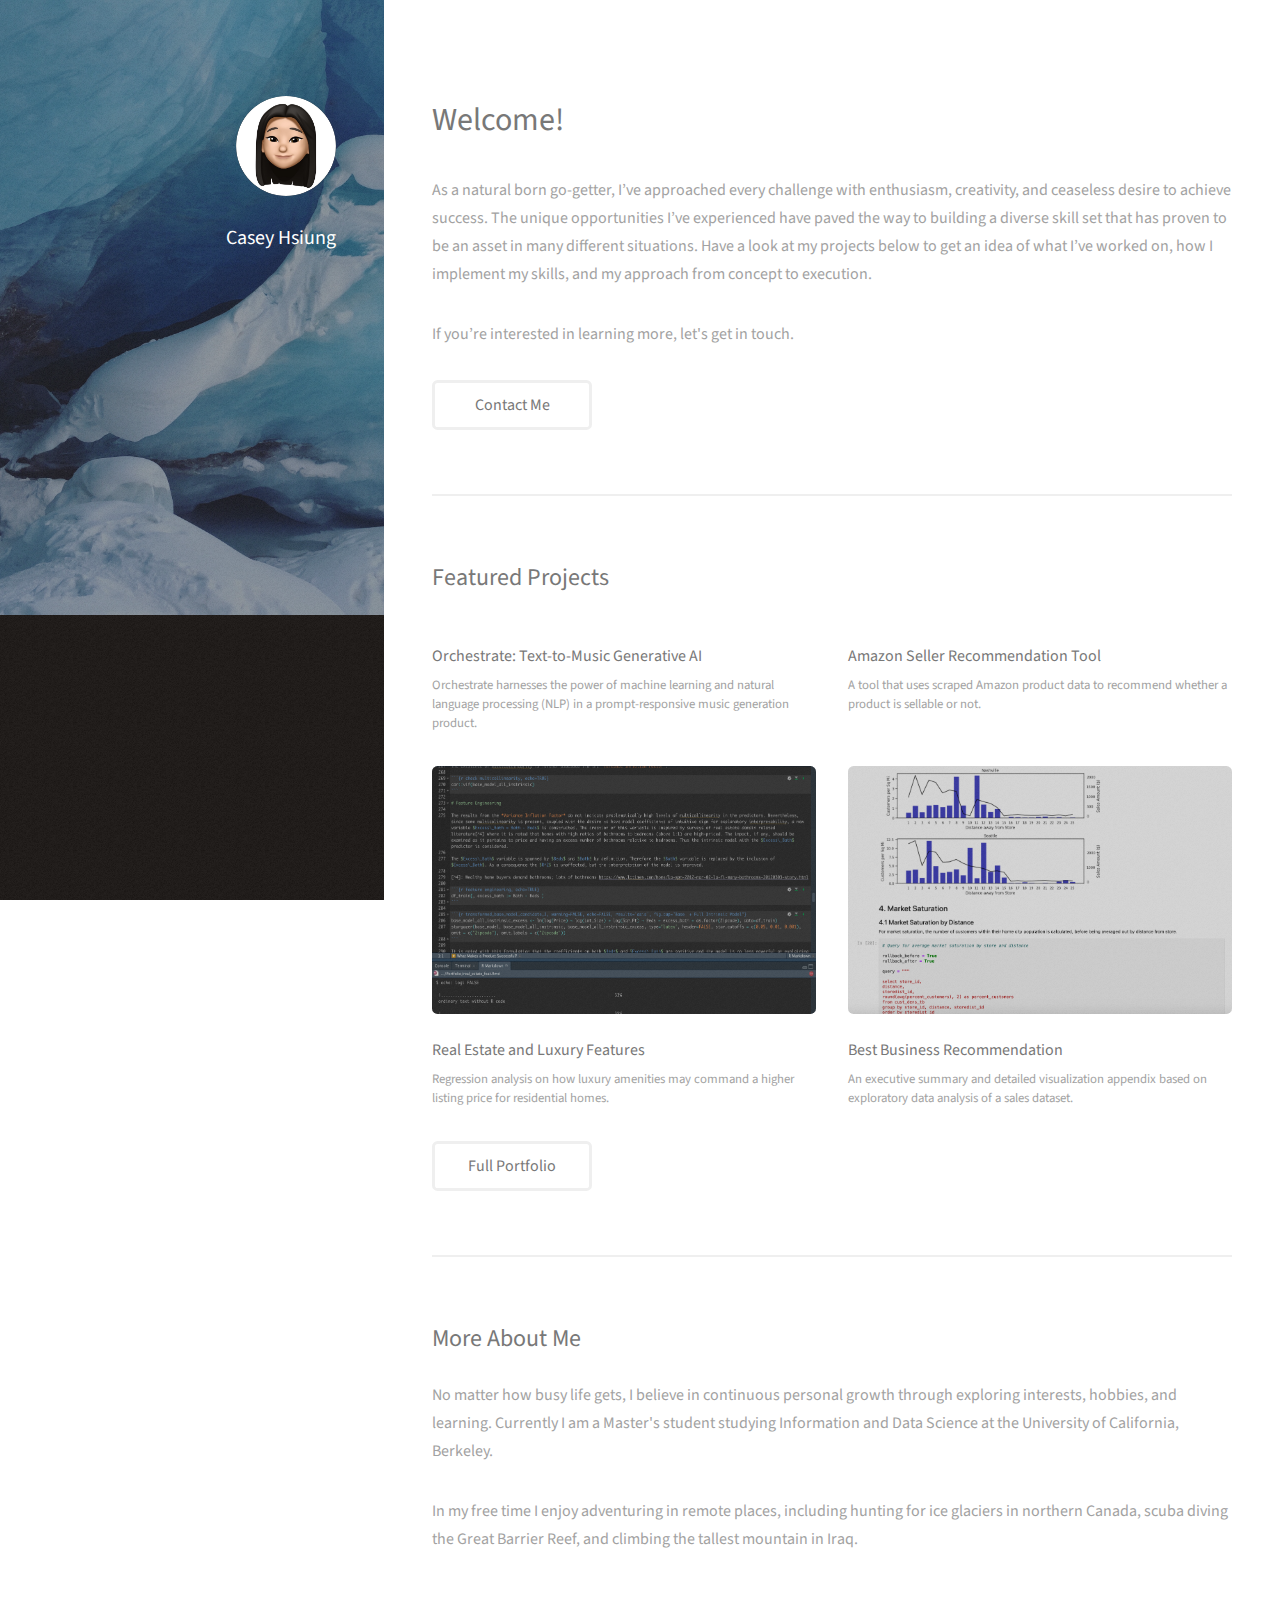
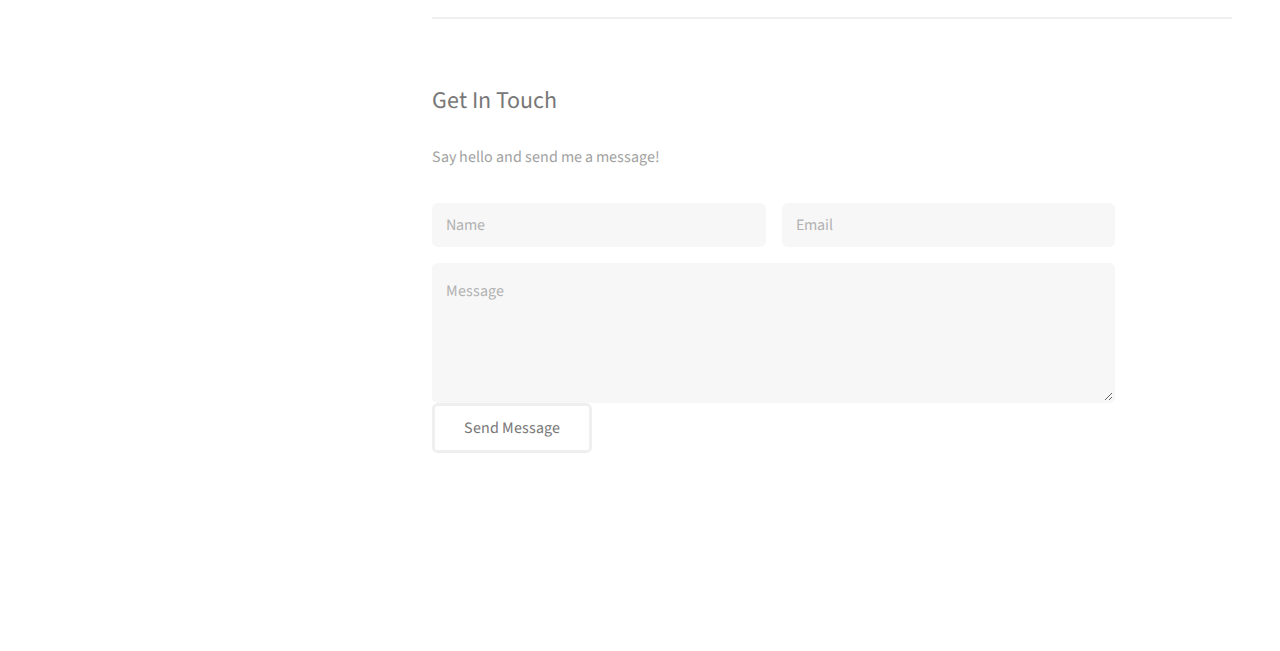
==== commit 49dbd54b: "new updates" ====
--- a/Website/index.html
+++ b/Website/index.html
@@ -42,6 +42,11 @@
 						<h2>Featured Projects</h2>
 						<div class="row">
 							<article class="col-6 col-12-xsmall work-item">
+								<a href="https://github.com/hsiungc/orchestrate" target="_blank" class="image fit thumb"><img src="images/thumbs/amaz_tool.png" alt="" /></a>
+								<h3>Orchestrate: Text-to-Music Generative AI</h3>
+								<p>Orchestrate harnesses the power of machine learning and natural language processing (NLP) in a prompt-responsive music generation product.</p>
+							</article>
+							<article class="col-6 col-12-xsmall work-item">
 								<a href="https://github.com/hsiungc/amazon_recommendation_tool" target="_blank" class="image fit thumb"><img src="images/thumbs/amaz_tool.png" alt="" /></a>
 								<h3>Amazon Seller Recommendation Tool</h3>
 								<p>A tool that uses scraped Amazon product data to recommend whether a product is sellable or not.</p>
@@ -77,16 +82,16 @@
 						<p>Say hello and send me a message!</p>
 						<div class="row">
 							<div class="col-20 col-12-small">
-								<form action="https://getform.io/f/b7a82bd8-c29d-41dc-8c23-ffd5bcb1b366" method="POST" target="_blank">
+								<form action="https://formspree.io/f/xqknlenq" method="POST" target="_blank">
 									<div class="row gtr-uniform gtr-50">
-										<div class="col-6 col-12-xsmall"><input type="text" name="name" id="name" placeholder="Name"/></div>
-										<div class="col-6 col-12-xsmall"><input type="email" name="email" id="email" placeholder="Email"/></div>
-										<div class="col-12"><textarea name="message" id="message" placeholder="Message" rows="4"></textarea></div>
+										<div class="col-6 col-12-xsmall"><input type="text" name="name" id="name" placeholder="Name" required></div>
+										<div class="col-6 col-12-xsmall"><input type="email" name="email" id="email" placeholder="Email" required></div>
+										<div class="col-12"><textarea name="message" id="message" placeholder="Message" rows="4" required></textarea></div>
 									</div>
+								<ul class="actions">
+									<li><input type="submit" value="Send Message"></li>
+								</ul>
 								</form>
-								<ul class="actions">
-									<li><input type="submit" value="Send Message" /></li>
-								</ul>
 							</div>
 						</div>
 					</section>
@@ -98,7 +103,7 @@
 				<div class="inner">
 					<ul class="icons">
 						<li><a href="https://www.linkedin.com/in/caseyhsiung/" class="icon brands fa-linkedin"><span class="label">LinkedIn</span></a></li>
-						<li><a href="https://github.com/hsiungc/caseyhsiung.github.io" class="icon brands fa-github"><span class="label">Github</span></a></li>
+						<li><a href="https://github.com/hsiungc?tab=repositories" class="icon brands fa-github"><span class="label">Github</span></a></li>
 						<li><a href="#four" class="icon solid fa-envelope"><span class="label">Email</span></a></li>
 					</ul>
 					<ul class="copyright">
